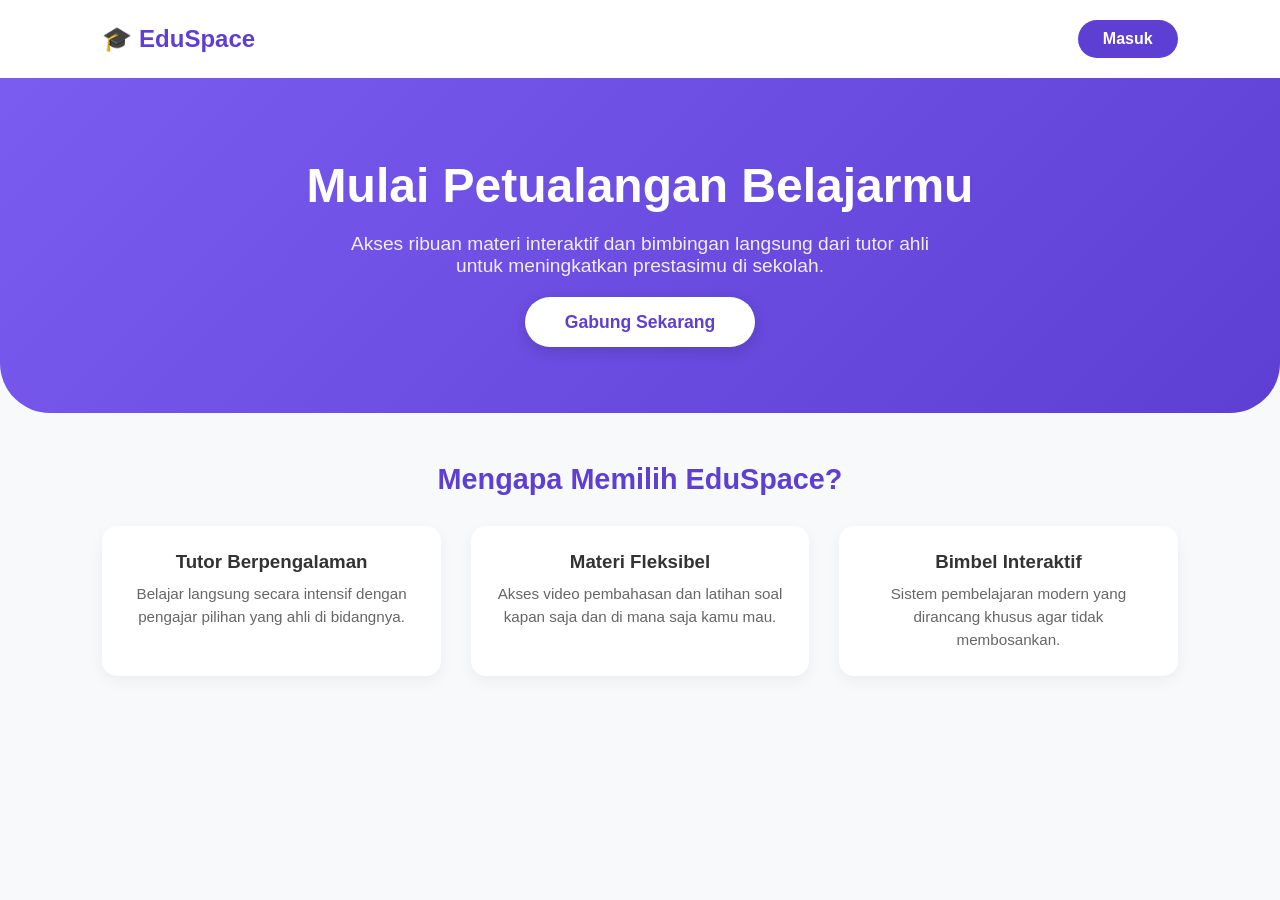
==== index.html @ 8099bd22 "menambahkan halaman landing dan login" ====
<!DOCTYPE html>
<html lang="id">
<head>
    <meta charset="UTF-8">
    <meta name="viewport" content="width=device-width, initial-scale=1.0">
    <title>EduSpace - Bimbel Online Terbaik</title>
    <style>
        * {
            margin: 0;
            padding: 0;
            box-sizing: border-box;
            font-family: 'Segoe UI', Tahoma, Geneva, Verdana, sans-serif;
        }

        body {
            background-color: #f8f9fa;
            color: #333;
        }

        /* Navbar */
        nav {
            display: flex;
            justify-content: space-between;
            align-items: center;
            padding: 20px 8%;
            background-color: #ffffff;
            box-shadow: 0 2px 10px rgba(0, 0, 0, 0.05);
        }

        .logo {
            font-size: 24px;
            font-weight: bold;
            color: #5d3fd3;
            display: flex;
            align-items: center;
            gap: 10px;
        }

        .btn-login {
            background-color: #5d3fd3;
            color: white;
            padding: 10px 25px;
            border-radius: 25px;
            text-decoration: none;
            font-weight: 600;
            transition: background 0.3s;
        }

        .btn-login:hover {
            background-color: #4b32b3;
        }

        /* Hero Section */
        .hero {
            background: linear-gradient(135deg, #7a5cf0, #5d3fd3);
            color: white;
            text-align: center;
            padding: 80px 20px;
            border-bottom-left-radius: 50px;
            border-bottom-right-radius: 50px;
        }

        .hero h1 {
            font-size: 3rem;
            margin-bottom: 20px;
            font-weight: 700;
        }

        .hero p {
            font-size: 1.2rem;
            margin-bottom: 35px;
            opacity: 0.9;
            max-width: 600px;
            margin-left: auto;
            margin-right: auto;
        }

        .btn-cta {
            background-color: #ffffff;
            color: #5d3fd3;
            padding: 15px 40px;
            border-radius: 30px;
            text-decoration: none;
            font-weight: bold;
            font-size: 1.1rem;
            box-shadow: 0 4px 15px rgba(0, 0, 0, 0.15);
            transition: transform 0.2s, box-shadow 0.2s;
        }

        .btn-cta:hover {
            transform: translateY(-2px);
            box-shadow: 0 6px 20px rgba(0, 0, 0, 0.2);
        }

        /* Short Feature Section (Minimal Scroll) */
        .features {
            padding: 50px 8%;
            text-align: center;
        }

        .features h2 {
            color: #5d3fd3;
            margin-bottom: 30px;
            font-size: 1.8rem;
        }

        .grid {
            display: grid;
            grid-template-columns: repeat(auto-fit, minmax(250px, 1fr));
            gap: 30px;
        }

        .card {
            background: white;
            padding: 25px;
            border-radius: 15px;
            box-shadow: 0 5px 15px rgba(0,0,0,0.05);
        }

        .card h3 {
            color: #333;
            margin-bottom: 10px;
        }

        .card p {
            color: #666;
            font-size: 0.95rem;
            line-height: 1.5;
        }
    </style>
</head>
<body>

    <nav>
        <div class="logo">🎓 EduSpace</div>
        <a href="login.html" class="btn-login">Masuk</a>
    </nav>

    <section class="hero">
        <h1>Mulai Petualangan Belajarmu</h1>
        <p>Akses ribuan materi interaktif dan bimbingan langsung dari tutor ahli untuk meningkatkan prestasimu di sekolah.</p>
        <a href="login.html" class="btn-cta">Gabung Sekarang</a>
    </section>

    <section class="features">
        <h2>Mengapa Memilih EduSpace?</h2>
        <div class="grid">
            <div class="card">
                <h3>Tutor Berpengalaman</h3>
                <p>Belajar langsung secara intensif dengan pengajar pilihan yang ahli di bidangnya.</p>
            </div>
            <div class="card">
                <h3>Materi Fleksibel</h3>
                <p>Akses video pembahasan dan latihan soal kapan saja dan di mana saja kamu mau.</p>
            </div>
            <div class="card">
                <h3>Bimbel Interaktif</h3>
                <p>Sistem pembelajaran modern yang dirancang khusus agar tidak membosankan.</p>
            </div>
        </div>
    </section>

</body>
</html>
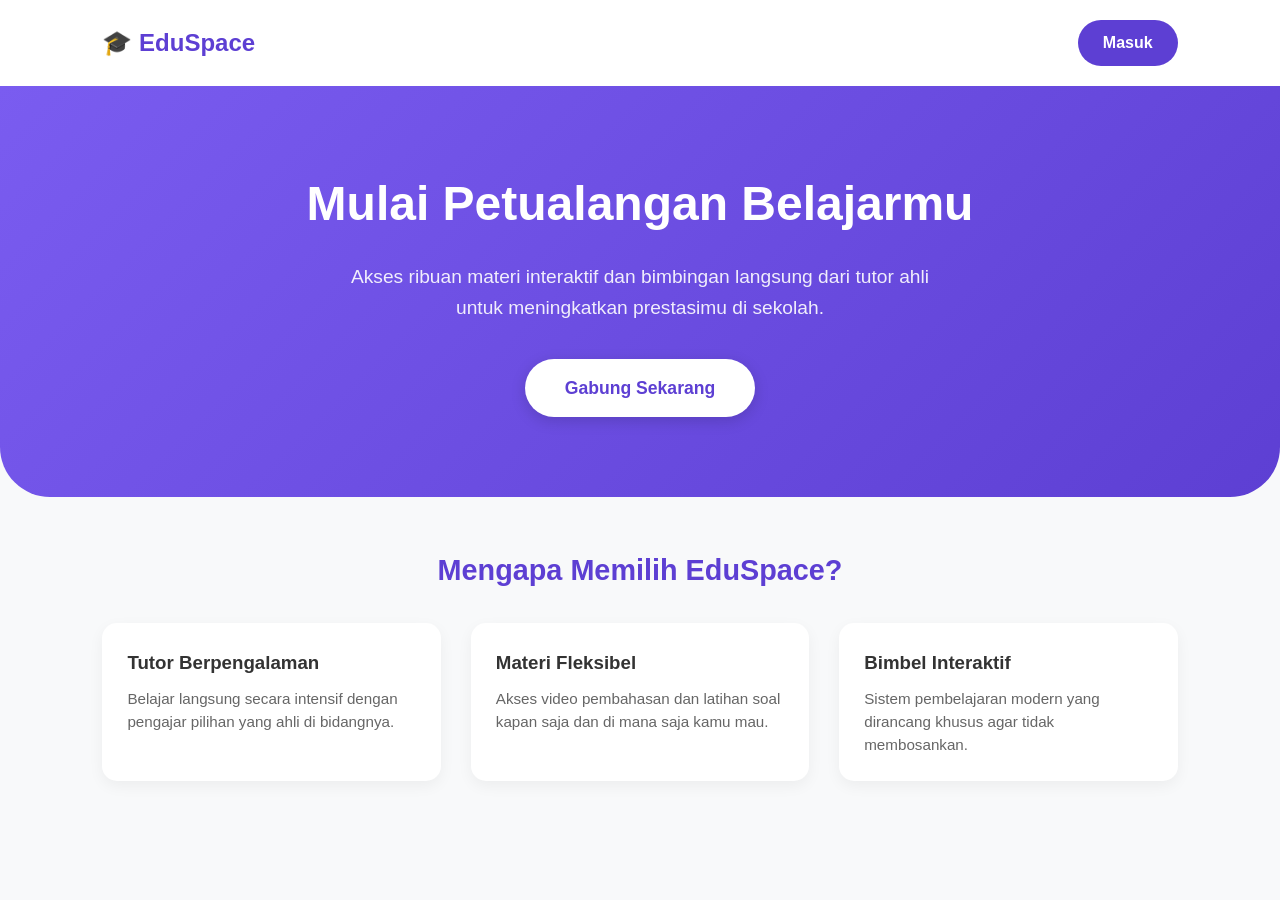
==== commit d9729b33: "ngeluarin css & rename class" ====
--- a/index.html
+++ b/index.html
@@ -4,161 +4,39 @@
     <meta charset="UTF-8">
     <meta name="viewport" content="width=device-width, initial-scale=1.0">
     <title>EduSpace - Bimbel Online Terbaik</title>
-    <style>
-        * {
-            margin: 0;
-            padding: 0;
-            box-sizing: border-box;
-            font-family: 'Segoe UI', Tahoma, Geneva, Verdana, sans-serif;
-        }
-
-        body {
-            background-color: #f8f9fa;
-            color: #333;
-        }
-
-        /* Navbar */
-        nav {
-            display: flex;
-            justify-content: space-between;
-            align-items: center;
-            padding: 20px 8%;
-            background-color: #ffffff;
-            box-shadow: 0 2px 10px rgba(0, 0, 0, 0.05);
-        }
-
-        .logo {
-            font-size: 24px;
-            font-weight: bold;
-            color: #5d3fd3;
-            display: flex;
-            align-items: center;
-            gap: 10px;
-        }
-
-        .btn-login {
-            background-color: #5d3fd3;
-            color: white;
-            padding: 10px 25px;
-            border-radius: 25px;
-            text-decoration: none;
-            font-weight: 600;
-            transition: background 0.3s;
-        }
-
-        .btn-login:hover {
-            background-color: #4b32b3;
-        }
-
-        /* Hero Section */
-        .hero {
-            background: linear-gradient(135deg, #7a5cf0, #5d3fd3);
-            color: white;
-            text-align: center;
-            padding: 80px 20px;
-            border-bottom-left-radius: 50px;
-            border-bottom-right-radius: 50px;
-        }
-
-        .hero h1 {
-            font-size: 3rem;
-            margin-bottom: 20px;
-            font-weight: 700;
-        }
-
-        .hero p {
-            font-size: 1.2rem;
-            margin-bottom: 35px;
-            opacity: 0.9;
-            max-width: 600px;
-            margin-left: auto;
-            margin-right: auto;
-        }
-
-        .btn-cta {
-            background-color: #ffffff;
-            color: #5d3fd3;
-            padding: 15px 40px;
-            border-radius: 30px;
-            text-decoration: none;
-            font-weight: bold;
-            font-size: 1.1rem;
-            box-shadow: 0 4px 15px rgba(0, 0, 0, 0.15);
-            transition: transform 0.2s, box-shadow 0.2s;
-        }
-
-        .btn-cta:hover {
-            transform: translateY(-2px);
-            box-shadow: 0 6px 20px rgba(0, 0, 0, 0.2);
-        }
-
-        /* Short Feature Section (Minimal Scroll) */
-        .features {
-            padding: 50px 8%;
-            text-align: center;
-        }
-
-        .features h2 {
-            color: #5d3fd3;
-            margin-bottom: 30px;
-            font-size: 1.8rem;
-        }
-
-        .grid {
-            display: grid;
-            grid-template-columns: repeat(auto-fit, minmax(250px, 1fr));
-            gap: 30px;
-        }
-
-        .card {
-            background: white;
-            padding: 25px;
-            border-radius: 15px;
-            box-shadow: 0 5px 15px rgba(0,0,0,0.05);
-        }
-
-        .card h3 {
-            color: #333;
-            margin-bottom: 10px;
-        }
-
-        .card p {
-            color: #666;
-            font-size: 0.95rem;
-            line-height: 1.5;
-        }
-    </style>
+    <link rel="stylesheet" href="style.css">
 </head>
 <body>
 
-    <nav>
-        <div class="logo">🎓 EduSpace</div>
-        <a href="login.html" class="btn-login">Masuk</a>
+    <nav class="landing-nav">
+        <div class="landing-logo">🎓 EduSpace</div>
+        <a href="login.html" class="btn-login-landing">Masuk</a>
     </nav>
 
-    <section class="hero">
+    <section class="landing-hero">
         <h1>Mulai Petualangan Belajarmu</h1>
         <p>Akses ribuan materi interaktif dan bimbingan langsung dari tutor ahli untuk meningkatkan prestasimu di sekolah.</p>
-        <a href="login.html" class="btn-cta">Gabung Sekarang</a>
+        <a href="login.html" class="btn-cta-landing">Gabung Sekarang</a>
     </section>
 
-    <section class="features">
+    <section class="landing-features">
         <h2>Mengapa Memilih EduSpace?</h2>
-        <div class="grid">
-            <div class="card">
+        <div class="landing-grid">
+            <div class="landing-card">
                 <h3>Tutor Berpengalaman</h3>
                 <p>Belajar langsung secara intensif dengan pengajar pilihan yang ahli di bidangnya.</p>
             </div>
-            <div class="card">
+            <div class="landing-card">
                 <h3>Materi Fleksibel</h3>
                 <p>Akses video pembahasan dan latihan soal kapan saja dan di mana saja kamu mau.</p>
             </div>
-            <div class="card">
+            <div class="landing-card">
                 <h3>Bimbel Interaktif</h3>
                 <p>Sistem pembelajaran modern yang dirancang khusus agar tidak membosankan.</p>
             </div>
         </div>
     </section>
 
+    <script src="index.js"></script>
 </body>
 </html>
--- a/style.css
+++ b/style.css
@@ -0,0 +1,1062 @@
+/* ==========================================
+   GLOBAL RESET & VARIABLES
+   ========================================== */
+* {
+    margin: 0;
+    padding: 0;
+    box-sizing: border-box;
+}
+
+:root {
+    --primary: #4F46E5;
+    --primary-dark: #4338CA;
+    --secondary: #10B981;
+    --accent: #F59E0B;
+    --dark: #1F2937;
+    --light: #F9FAFB;
+    --gray: #6B7280;
+    --gradient: linear-gradient(135deg, #4F46E5 0%, #7C3AED 100%);
+}
+
+html {
+    scroll-behavior: smooth;
+}
+
+body {
+    font-family: 'Poppins', sans-serif;
+    line-height: 1.6;
+    color: var(--dark);
+    overflow-x: hidden;
+    background-color: #f8f9fa;
+}
+
+/* ==========================================
+   LANDING PAGE STYLES (index.html)
+   ========================================== */
+.landing-nav {
+    display: flex;
+    justify-content: space-between;
+    align-items: center;
+    padding: 20px 8%;
+    background-color: #ffffff;
+    box-shadow: 0 2px 10px rgba(0, 0, 0, 0.05);
+}
+
+.landing-logo {
+    font-size: 24px;
+    font-weight: bold;
+    color: #5d3fd3;
+    display: flex;
+    align-items: center;
+    gap: 10px;
+    text-decoration: none;
+}
+
+.btn-login-landing {
+    background-color: #5d3fd3;
+    color: white;
+    padding: 10px 25px;
+    border-radius: 25px;
+    text-decoration: none;
+    font-weight: 600;
+    transition: background 0.3s;
+}
+
+.btn-login-landing:hover {
+    background-color: #4b32b3;
+}
+
+.landing-hero {
+    background: linear-gradient(135deg, #7a5cf0, #5d3fd3);
+    color: white;
+    text-align: center;
+    padding: 80px 20px;
+    border-bottom-left-radius: 50px;
+    border-bottom-right-radius: 50px;
+}
+
+.landing-hero h1 {
+    font-size: 3rem;
+    margin-bottom: 20px;
+    font-weight: 700;
+}
+
+.landing-hero p {
+    font-size: 1.2rem;
+    margin-bottom: 35px;
+    opacity: 0.9;
+    max-width: 600px;
+    margin-left: auto;
+    margin-right: auto;
+}
+
+.btn-cta-landing {
+    background-color: #ffffff;
+    color: #5d3fd3;
+    padding: 15px 40px;
+    border-radius: 30px;
+    text-decoration: none;
+    font-weight: bold;
+    font-size: 1.1rem;
+    box-shadow: 0 4px 15px rgba(0, 0, 0, 0.15);
+    transition: transform 0.2s, box-shadow 0.2s;
+    display: inline-block;
+}
+
+.btn-cta-landing:hover {
+    transform: translateY(-2px);
+    box-shadow: 0 6px 20px rgba(0, 0, 0, 0.2);
+}
+
+.landing-features {
+    padding: 50px 8%;
+    text-align: center;
+}
+
+.landing-features h2 {
+    color: #5d3fd3;
+    margin-bottom: 30px;
+    font-size: 1.8rem;
+}
+
+.landing-grid {
+    display: grid;
+    grid-template-columns: repeat(auto-fit, minmax(250px, 1fr));
+    gap: 30px;
+}
+
+.landing-card {
+    background: white;
+    padding: 25px;
+    border-radius: 15px;
+    box-shadow: 0 5px 15px rgba(0,0,0,0.05);
+    text-align: left;
+}
+
+.landing-card h3 {
+    color: #333;
+    margin-bottom: 10px;
+}
+
+.landing-card p {
+    color: #666;
+    font-size: 0.95rem;
+    line-height: 1.5;
+}
+
+
+/* ==========================================
+   LOGIN PAGE STYLES (login.html)
+   ========================================== */
+body.login-page-body {
+    background: linear-gradient(135deg, #f3f0ff, #e8e2ff);
+    height: 100vh;
+    display: flex;
+    justify-content: center;
+    align-items: center;
+    padding: 20px;
+}
+
+.login-container {
+    background-color: #ffffff;
+    padding: 40px;
+    border-radius: 20px;
+    box-shadow: 0 10px 25px rgba(93, 63, 211, 0.1);
+    width: 100%;
+    max-width: 400px;
+    text-align: center;
+}
+
+.login-container h2 {
+    color: #5d3fd3;
+    margin-bottom: 10px;
+    font-weight: 700;
+}
+
+.login-container p {
+    color: #777;
+    font-size: 0.9rem;
+    margin-bottom: 30px;
+}
+
+.login-container .form-group {
+    text-align: left;
+    margin-bottom: 20px;
+}
+
+.login-container .form-group label {
+    display: block;
+    margin-bottom: 8px;
+    color: #444;
+    font-size: 0.9rem;
+    font-weight: 600;
+}
+
+.login-container .form-group input {
+    width: 100%;
+    padding: 12px 15px;
+    border: 2px solid #e0e0e0;
+    border-radius: 10px;
+    outline: none;
+    font-size: 0.95rem;
+    transition: border-color 0.3s;
+}
+
+.login-container .form-group input:focus {
+    border-color: #5d3fd3;
+}
+
+.btn-submit {
+    width: 100%;
+    background-color: #5d3fd3;
+    color: white;
+    border: none;
+    padding: 14px;
+    border-radius: 10px;
+    font-size: 1rem;
+    font-weight: bold;
+    cursor: pointer;
+    transition: background 0.3s;
+    margin-top: 10px;
+    display: block;
+    text-decoration: none;
+}
+
+.btn-submit:hover {
+    background-color: #4b32b3;
+}
+
+.footer-links {
+    margin-top: 25px;
+    font-size: 0.85rem;
+    color: #666;
+}
+
+.footer-links a {
+    color: #5d3fd3;
+    text-decoration: none;
+    font-weight: 600;
+}
+
+.footer-links a:hover {
+    text-decoration: underline;
+}
+
+
+/* ==========================================
+   MAIN DASHBOARD STYLES (main.html)
+   ========================================== */
+.navbar {
+    position: fixed;
+    top: 0;
+    left: 0;
+    right: 0;
+    background: rgba(255, 255, 255, 0.95);
+    backdrop-filter: blur(10px);
+    padding: 1rem 5%;
+    display: flex;
+    justify-content: space-between;
+    align-items: center;
+    z-index: 1000;
+    box-shadow: 0 2px 20px rgba(0, 0, 0, 0.1);
+    transition: all 0.3s ease;
+}
+
+.logo {
+    font-size: 1.8rem;
+    font-weight: 700;
+    color: var(--primary);
+    text-decoration: none;
+    display: flex;
+    align-items: center;
+    gap: 0.5rem;
+}
+
+.logo i {
+    font-size: 2rem;
+}
+
+.nav-links {
+    display: flex;
+    list-style: none;
+    gap: 2rem;
+}
+
+.nav-links a {
+    text-decoration: none;
+    color: var(--dark);
+    font-weight: 500;
+    transition: color 0.3s;
+    position: relative;
+}
+
+.nav-links a::after {
+    content: '';
+    position: absolute;
+    bottom: -5px;
+    left: 0;
+    width: 0;
+    height: 2px;
+    background: var(--primary);
+    transition: width 0.3s;
+}
+
+.nav-links a:hover::after {
+    width: 100%;
+}
+
+.nav-links a:hover {
+    color: var(--primary);
+}
+
+.hamburger {
+    display: none;
+    flex-direction: column;
+    cursor: pointer;
+    gap: 5px;
+}
+
+.hamburger span {
+    width: 25px;
+    height: 3px;
+    background: var(--dark);
+    transition: all 0.3s;
+}
+
+.hero {
+    min-height: 100vh;
+    display: flex;
+    align-items: center;
+    justify-content: center;
+    background: var(--gradient);
+    position: relative;
+    overflow: hidden;
+    padding: 100px 5% 50px;
+}
+
+.hero::before {
+    content: '';
+    position: absolute;
+    top: -50%;
+    right: -20%;
+    width: 800px;
+    height: 800px;
+    background: rgba(255, 255, 255, 0.1);
+    border-radius: 50%;
+}
+
+.hero::after {
+    content: '';
+    position: absolute;
+    bottom: -30%;
+    left: -10%;
+    width: 600px;
+    height: 600px;
+    background: rgba(255, 255, 255, 0.05);
+    border-radius: 50%;
+}
+
+.hero-content {
+    text-align: center;
+    color: white;
+    position: relative;
+    z-index: 1;
+    max-width: 800px;
+}
+
+.hero h1 {
+    font-size: 3.5rem;
+    font-weight: 700;
+    margin-bottom: 1.5rem;
+    animation: fadeInUp 1s ease;
+}
+
+.hero p {
+    font-size: 1.3rem;
+    margin-bottom: 2.5rem;
+    opacity: 0.9;
+    animation: fadeInUp 1s ease 0.2s both;
+}
+
+.btn {
+    display: inline-block;
+    padding: 1rem 2.5rem;
+    border-radius: 50px;
+    text-decoration: none;
+    font-weight: 600;
+    transition: all 0.3s;
+    cursor: pointer;
+    border: none;
+    font-size: 1rem;
+}
+
+.btn-primary {
+    background: white;
+    color: var(--primary);
+    box-shadow: 0 10px 30px rgba(0, 0, 0, 0.2);
+}
+
+.btn-primary:hover {
+    transform: translateY(-3px);
+    box-shadow: 0 15px 40px rgba(0, 0, 0, 0.3);
+}
+
+.btn-secondary {
+    background: var(--primary);
+    color: white;
+}
+
+.btn-secondary:hover {
+    background: var(--primary-dark);
+    transform: translateY(-3px);
+}
+
+.floating-icons {
+    position: absolute;
+    width: 100%;
+    height: 100%;
+    top: 0;
+    left: 0;
+    overflow: hidden;
+    z-index: 0;
+}
+
+.floating-icons i {
+    position: absolute;
+    font-size: 2rem;
+    color: rgba(255, 255, 255, 0.15);
+    animation: float 6s ease-in-out infinite;
+}
+
+.floating-icons i:nth-child(1) { top: 20%; left: 10%; animation-delay: 0s; }
+.floating-icons i:nth-child(2) { top: 60%; left: 5%; animation-delay: 1s; }
+.floating-icons i:nth-child(3) { top: 30%; right: 10%; animation-delay: 2s; }
+.floating-icons i:nth-child(4) { top: 70%; right: 15%; animation-delay: 3s; }
+.floating-icons i:nth-child(5) { top: 15%; right: 30%; animation-delay: 4s; }
+.floating-icons i:nth-child(6) { bottom: 20%; left: 20%; animation-delay: 5s; }
+
+@keyframes float {
+    0%, 100% { transform: translateY(0px) rotate(0deg); }
+    50% { transform: translateY(-20px) rotate(10deg); }
+}
+
+@keyframes fadeInUp {
+    from {
+        opacity: 0;
+        transform: translateY(30px);
+    }
+    to {
+        opacity: 1;
+        transform: translateY(0);
+    }
+}
+
+section {
+    padding: 100px 5%;
+}
+
+.section-title {
+    text-align: center;
+    margin-bottom: 4rem;
+}
+
+.section-title h2 {
+    font-size: 2.5rem;
+    color: var(--dark);
+    margin-bottom: 1rem;
+    position: relative;
+    display: inline-block;
+}
+
+.section-title h2::after {
+    content: '';
+    position: absolute;
+    bottom: -10px;
+    left: 50%;
+    transform: translateX(-50%);
+    width: 60px;
+    height: 4px;
+    background: var(--primary);
+    border-radius: 2px;
+}
+
+.section-title p {
+    color: var(--gray);
+    font-size: 1.1rem;
+    max-width: 600px;
+    margin: 0 auto;
+}
+
+.about {
+    background: var(--light);
+}
+
+.about-container {
+    display: grid;
+    grid-template-columns: 1fr 1fr;
+    gap: 4rem;
+    align-items: center;
+    max-width: 1200px;
+    margin: 0 auto;
+}
+
+.about-image {
+    position: relative;
+}
+
+.about-image img {
+    width: 100%;
+    border-radius: 20px;
+    box-shadow: 0 20px 50px rgba(0, 0, 0, 0.1);
+}
+
+.about-image::before {
+    content: '';
+    position: absolute;
+    top: -20px;
+    left: -20px;
+    width: 100%;
+    height: 100%;
+    border: 3px solid var(--primary);
+    border-radius: 20px;
+    z-index: -1;
+}
+
+.about-content h3 {
+    font-size: 2rem;
+    color: var(--dark);
+    margin-bottom: 1.5rem;
+}
+
+.about-content p {
+    color: var(--gray);
+    margin-bottom: 1.5rem;
+    line-height: 1.8;
+}
+
+.vision-mission {
+    display: grid;
+    grid-template-columns: 1fr 1fr;
+    gap: 1.5rem;
+    margin-top: 2rem;
+}
+
+.vm-card {
+    background: white;
+    padding: 1.5rem;
+    border-radius: 15px;
+    box-shadow: 0 5px 20px rgba(0, 0, 0, 0.05);
+}
+
+.vm-card h4 {
+    color: var(--primary);
+    margin-bottom: 0.5rem;
+    display: flex;
+    align-items: center;
+    gap: 0.5rem;
+}
+
+.vm-card p {
+    color: var(--gray);
+    font-size: 0.95rem;
+    margin-bottom: 0;
+}
+
+.courses {
+    background: white;
+}
+
+.courses-grid {
+    display: grid;
+    grid-template-columns: repeat(auto-fit, minmax(280px, 1fr));
+    gap: 2rem;
+    max-width: 1200px;
+    margin: 0 auto;
+}
+
+.course-card {
+    background: white;
+    border-radius: 20px;
+    overflow: hidden;
+    box-shadow: 0 10px 40px rgba(0, 0, 0, 0.1);
+    transition: all 0.3s;
+    position: relative;
+}
+
+.course-card:hover {
+    transform: translateY(-10px);
+    box-shadow: 0 20px 50px rgba(0, 0, 0, 0.15);
+}
+
+.course-icon {
+    height: 180px;
+    display: flex;
+    align-items: center;
+    justify-content: center;
+    font-size: 4rem;
+    color: white;
+}
+
+.course-card:nth-child(1) .course-icon { background: linear-gradient(135deg, #667eea 0%, #764ba2 100%); }
+.course-card:nth-child(2) .course-icon { background: linear-gradient(135deg, #f093fb 0%, #f5576c 100%); }
+.course-card:nth-child(3) .course-icon { background: linear-gradient(135deg, #4facfe 0%, #00f2fe 100%); }
+.course-card:nth-child(4) .course-icon { background: linear-gradient(135deg, #43e97b 0%, #38f9d7 100%); }
+
+.course-content {
+    padding: 1.5rem;
+}
+
+.course-content h3 {
+    font-size: 1.3rem;
+    color: var(--dark);
+    margin-bottom: 0.5rem;
+}
+
+.course-content p {
+    color: var(--gray);
+    font-size: 0.95rem;
+    margin-bottom: 1rem;
+}
+
+.course-meta {
+    display: flex;
+    justify-content: space-between;
+    align-items: center;
+    padding-top: 1rem;
+    border-top: 1px solid #eee;
+}
+
+.course-meta span {
+    display: flex;
+    align-items: center;
+    gap: 0.3rem;
+    color: var(--gray);
+    font-size: 0.85rem;
+}
+
+.course-meta i {
+    color: var(--accent);
+}
+
+.tutors {
+    background: var(--light);
+}
+
+.tutors-grid {
+    display: grid;
+    grid-template-columns: repeat(auto-fit, minmax(280px, 1fr));
+    gap: 2rem;
+    max-width: 1200px;
+    margin: 0 auto;
+}
+
+.tutor-card {
+    background: white;
+    border-radius: 20px;
+    padding: 2rem;
+    text-align: center;
+    box-shadow: 0 10px 40px rgba(0, 0, 0, 0.05);
+    transition: all 0.3s;
+}
+
+.tutor-card:hover {
+    transform: translateY(-10px);
+    box-shadow: 0 20px 50px rgba(0, 0, 0, 0.1);
+}
+
+.tutor-image {
+    width: 120px;
+    height: 120px;
+    border-radius: 50%;
+    margin: 0 auto 1.5rem;
+    overflow: hidden;
+    border: 4px solid var(--primary);
+    padding: 4px;
+}
+
+.tutor-image img {
+    width: 100%;
+    height: 100%;
+    object-fit: cover;
+    border-radius: 50%;
+}
+
+.tutor-card h3 {
+    font-size: 1.2rem;
+    color: var(--dark);
+    margin-bottom: 0.3rem;
+}
+
+.tutor-card .specialty {
+    color: var(--primary);
+    font-weight: 500;
+    font-size: 0.9rem;
+    margin-bottom: 1rem;
+}
+
+.tutor-card p {
+    color: var(--gray);
+    font-size: 0.9rem;
+    margin-bottom: 1.5rem;
+}
+
+.tutor-social {
+    display: flex;
+    justify-content: center;
+    gap: 1rem;
+}
+
+.tutor-social a {
+    width: 40px;
+    height: 40px;
+    border-radius: 50%;
+    background: var(--light);
+    display: flex;
+    align-items: center;
+    justify-content: center;
+    color: var(--gray);
+    transition: all 0.3s;
+}
+
+.tutor-social a:hover {
+    background: var(--primary);
+    color: white;
+}
+
+.testimonials {
+    background: var(--gradient);
+    color: white;
+}
+
+.testimonials .section-title h2 {
+    color: white;
+}
+
+.testimonials .section-title h2::after {
+    background: white;
+}
+
+.testimonials .section-title p {
+    color: rgba(255, 255, 255, 0.8);
+}
+
+.testimonials-grid {
+    display: grid;
+    grid-template-columns: repeat(auto-fit, minmax(350px, 1fr));
+    gap: 2rem;
+    max-width: 1200px;
+    margin: 0 auto;
+}
+
+.testimonial-card {
+    background: rgba(255, 255, 255, 0.1);
+    backdrop-filter: blur(10px);
+    border-radius: 20px;
+    padding: 2rem;
+    position: relative;
+}
+
+.testimonial-card::before {
+    content: '"';
+    position: absolute;
+    top: 20px;
+    left: 20px;
+    font-size: 5rem;
+    color: rgba(255, 255, 255, 0.2);
+    font-family: Georgia, serif;
+    line-height: 1;
+}
+
+.testimonial-content {
+    position: relative;
+    z-index: 1;
+}
+
+.testimonial-content p {
+    font-size: 1rem;
+    line-height: 1.8;
+    margin-bottom: 1.5rem;
+    font-style: italic;
+}
+
+.testimonial-author {
+    display: flex;
+    align-items: center;
+    gap: 1rem;
+}
+
+.testimonial-author img {
+    width: 50px;
+    height: 50px;
+    border-radius: 50%;
+    object-fit: cover;
+}
+
+.testimonial-author .author-info h4 {
+    font-size: 1rem;
+    margin-bottom: 0.2rem;
+}
+
+.testimonial-author .author-info span {
+    font-size: 0.85rem;
+    opacity: 0.8;
+}
+
+.stars {
+    color: var(--accent);
+    margin-bottom: 1rem;
+}
+
+.contact {
+    background: white;
+}
+
+.contact-container {
+    display: grid;
+    grid-template-columns: 1fr 1fr;
+    gap: 4rem;
+    max-width: 1200px;
+    margin: 0 auto;
+}
+
+.contact-info h3 {
+    font-size: 1.8rem;
+    color: var(--dark);
+    margin-bottom: 1.5rem;
+}
+
+.contact-info p {
+    color: var(--gray);
+    margin-bottom: 2rem;
+}
+
+.contact-item {
+    display: flex;
+    align-items: flex-start;
+    gap: 1rem;
+    margin-bottom: 1.5rem;
+}
+
+.contact-item i {
+    width: 50px;
+    height: 50px;
+    background: var(--light);
+    border-radius: 50%;
+    display: flex;
+    align-items: center;
+    justify-content: center;
+    color: var(--primary);
+    font-size: 1.2rem;
+    flex-shrink: 0;
+}
+
+.contact-item-content h4 {
+    color: var(--dark);
+    margin-bottom: 0.3rem;
+}
+
+.contact-item-content p, 
+.contact-item-content a {
+    color: var(--gray);
+    text-decoration: none;
+    transition: color 0.3s;
+}
+
+.contact-item-content a:hover {
+    color: var(--primary);
+}
+
+.contact-form {
+    background: var(--light);
+    padding: 2.5rem;
+    border-radius: 20px;
+}
+
+.form-group {
+    margin-bottom: 1.5rem;
+}
+
+.form-group label {
+    display: block;
+    margin-bottom: 0.5rem;
+    color: var(--dark);
+    font-weight: 500;
+}
+
+.form-group input,
+.form-group textarea {
+    width: 100%;
+    padding: 1rem;
+    border: 2px solid #e5e7eb;
+    border-radius: 10px;
+    font-family: inherit;
+    font-size: 1rem;
+    transition: border-color 0.3s;
+}
+
+.form-group input:focus,
+.form-group textarea:focus {
+    outline: none;
+    border-color: var(--primary);
+}
+
+.form-group textarea {
+    resize: vertical;
+    min-height: 120px;
+}
+
+footer {
+    background: var(--dark);
+    color: white;
+    padding: 4rem 5% 2rem;
+}
+
+.footer-container {
+    display: grid;
+    grid-template-columns: 2fr 1fr 1fr 1fr;
+    gap: 3rem;
+    max-width: 1200px;
+    margin: 0 auto;
+}
+
+.footer-about h3 {
+    font-size: 1.5rem;
+    margin-bottom: 1rem;
+    display: flex;
+    align-items: center;
+    gap: 0.5rem;
+}
+
+.footer-about p {
+    color: #9CA3AF;
+    line-height: 1.8;
+}
+
+.footer-links h4 {
+    font-size: 1.1rem;
+    margin-bottom: 1.5rem;
+}
+
+.footer-links ul {
+    list-style: none;
+}
+
+.footer-links li {
+    margin-bottom: 0.8rem;
+}
+
+.footer-links a {
+    color: #9CA3AF;
+    text-decoration: none;
+    transition: color 0.3s;
+}
+
+.footer-links a:hover {
+    color: var(--primary);
+}
+
+.footer-social {
+    display: flex;
+    gap: 1rem;
+    margin-top: 1.5rem;
+}
+
+.footer-social a {
+    width: 45px;
+    height: 45px;
+    border-radius: 50%;
+    background: rgba(255, 255, 255, 0.1);
+    display: flex;
+    align-items: center;
+    justify-content: center;
+    color: white;
+    transition: all 0.3s;
+}
+
+.footer-social a:hover {
+    background: var(--primary);
+    transform: translateY(-3px);
+}
+
+.footer-bottom {
+    text-align: center;
+    padding-top: 2rem;
+    margin-top: 3rem;
+    border-top: 1px solid rgba(255, 255, 255, 0.1);
+    color: #9CA3AF;
+}
+
+.stats {
+    background: white;
+    padding: 50px 5%;
+}
+
+.stats-container {
+    display: grid;
+    grid-template-columns: repeat(4, 1fr);
+    gap: 2rem;
+    max-width: 1000px;
+    margin: 0 auto;
+}
+
+.stat-item {
+    text-align: center;
+}
+
+.stat-item i {
+    font-size: 2.5rem;
+    color: var(--primary);
+    margin-bottom: 1rem;
+}
+
+.stat-item h3 {
+    font-size: 2.5rem;
+    color: var(--dark);
+    margin-bottom: 0.5rem;
+}
+
+.stat-item p {
+    color: var(--gray);
+}
+
+/* ==========================================
+   RESPONSIVE LAYOUT MEDIA QUERIES
+   ========================================== */
+@media (max-width: 992px) {
+    .about-container, .contact-container { grid-template-columns: 1fr; }
+    .about-image { order: -1; }
+    .footer-container { grid-template-columns: 1fr 1fr; }
+    .stats-container { grid-template-columns: repeat(2, 1fr); }
+}
+
+@media (max-width: 768px) {
+    .nav-links {
+        position: fixed;
+        top: 70px;
+        left: 0;
+        right: 0;
+        background: white;
+        flex-direction: column;
+        padding: 2rem;
+        gap: 1.5rem;
+        transform: translateX(-100%);
+        transition: transform 0.3s;
+        box-shadow: 0 10px 30px rgba(0, 0, 0, 0.1);
+    }
+    .nav-links.active { transform: translateX(0); }
+    .hamburger { display: flex; }
+    .hero h1, .landing-hero h1 { font-size: 2.5rem; }
+    .hero p, .landing-hero p { font-size: 1.1rem; }
+    .section-title h2 { font-size: 2rem; }
+    .vision-mission, .testimonials-grid { grid-template-columns: 1fr; }
+    .footer-container { grid-template-columns: 1fr; text-align: center; }
+    .footer-social { justify-content: center; }
+    .stats-container { grid-template-columns: 1fr 1fr; gap: 1.5rem; }
+    .stat-item h3 { font-size: 2rem; }
+}
+
+@media (max-width: 480px) {
+    .hero h1, .landing-hero h1 { font-size: 2rem; }
+    section { padding: 60px 5%; }
+    .courses-grid, .tutors-grid, .landing-grid { grid-template-columns: 1fr; }
+}
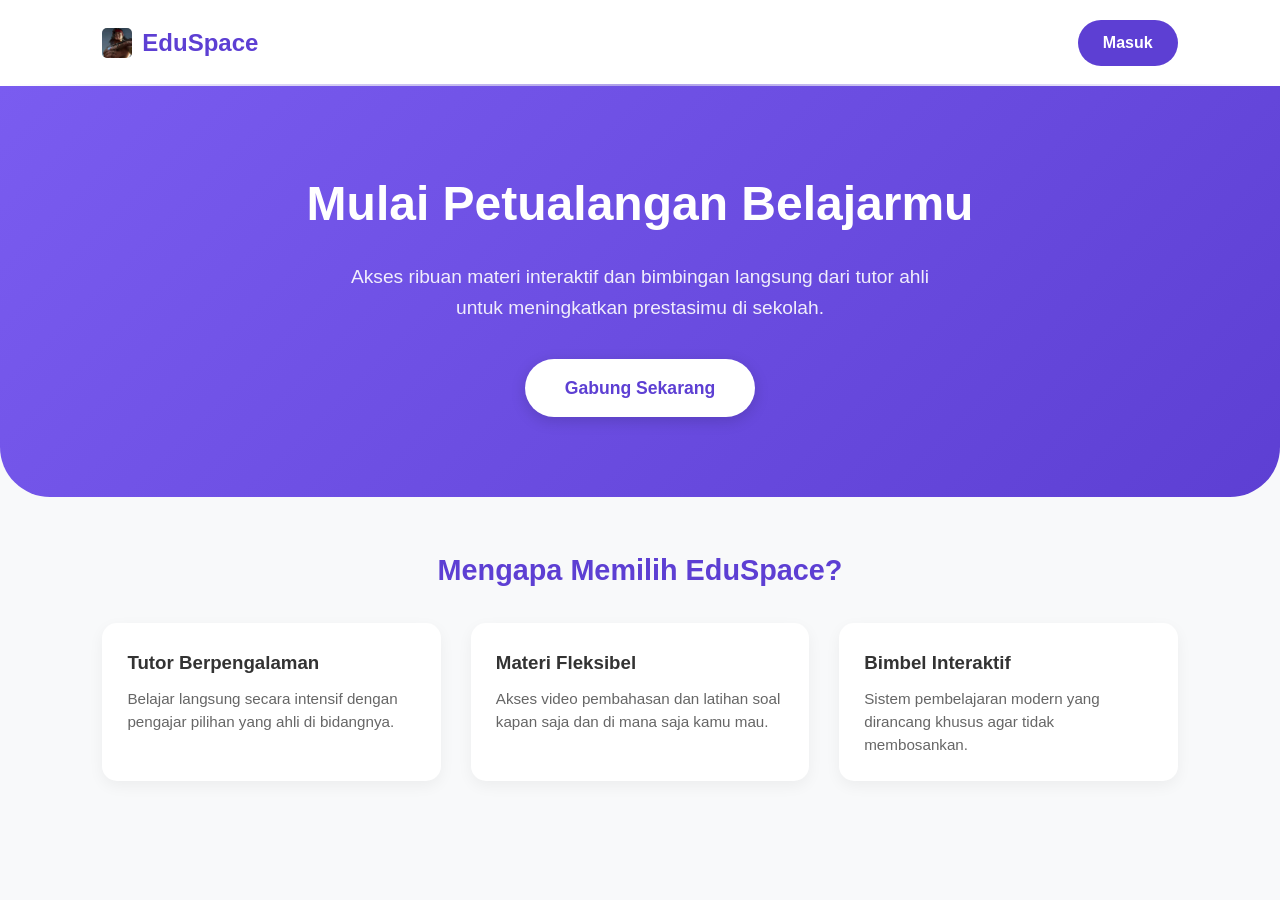
==== commit 87c026bb: "animasi buat index.html" ====
--- a/index.html
+++ b/index.html
@@ -8,29 +8,36 @@
 </head>
 <body>
 
-    <nav class="landing-nav">
-        <div class="landing-logo">🎓 EduSpace</div>
+    <div id="loader-wrapper">
+        <div class="loader"></div>
+    </div>
+
+    <nav class="landing-nav animate-slide-from-nav">
+        <a href="index.html" class="landing-logo">
+            <img src="logo.jpeg" alt="Logo" class="logo-img"> 
+            EduSpace
+        </a>
         <a href="login.html" class="btn-login-landing">Masuk</a>
     </nav>
 
-    <section class="landing-hero">
+    <section class="landing-hero animate-slide-from-nav hero-delay">
         <h1>Mulai Petualangan Belajarmu</h1>
         <p>Akses ribuan materi interaktif dan bimbingan langsung dari tutor ahli untuk meningkatkan prestasimu di sekolah.</p>
         <a href="login.html" class="btn-cta-landing">Gabung Sekarang</a>
     </section>
 
     <section class="landing-features">
-        <h2>Mengapa Memilih EduSpace?</h2>
+        <h2 class="animate-fade-up delay-title">Mengapa Memilih EduSpace?</h2>
         <div class="landing-grid">
-            <div class="landing-card">
+            <div class="landing-card animate-fade-up delay-left">
                 <h3>Tutor Berpengalaman</h3>
                 <p>Belajar langsung secara intensif dengan pengajar pilihan yang ahli di bidangnya.</p>
             </div>
-            <div class="landing-card">
+            <div class="landing-card animate-fade-up delay-middle">
                 <h3>Materi Fleksibel</h3>
                 <p>Akses video pembahasan dan latihan soal kapan saja dan di mana saja kamu mau.</p>
             </div>
-            <div class="landing-card">
+            <div class="landing-card animate-fade-up delay-right">
                 <h3>Bimbel Interaktif</h3>
                 <p>Sistem pembelajaran modern yang dirancang khusus agar tidak membosankan.</p>
             </div>
--- a/style.css
+++ b/style.css
@@ -1,5 +1,5 @@
 /* ==========================================
-   GLOBAL RESET & VARIABLES
+    GLOBAL RESET & VARIABLES
    ========================================== */
 * {
     margin: 0;
@@ -29,17 +29,130 @@
     overflow-x: hidden;
     background-color: #f8f9fa;
 }
-
 /* ==========================================
-   LANDING PAGE STYLES (index.html)
+    LOADING / BUFFERING SCREEN
+   ========================================== */
+#loader-wrapper {
+    position: fixed;
+    top: 0;
+    left: 0;
+    width: 100%;
+    height: 100%;
+    background: #f8f9fa;
+    z-index: 9999;
+    display: flex;
+    justify-content: center;
+    align-items: center;
+    transition: opacity 0.5s ease, visibility 0.5s ease;
+}
+
+.loader {
+    border: 5px solid #e0e0e0;
+    border-top: 5px solid var(--primary);
+    border-radius: 50%;
+    width: 50px;
+    height: 50px;
+    animation: spin 1s linear infinite;
+}
+
+@keyframes spin {
+    0% { transform: rotate(0deg); }
+    100% { transform: rotate(360deg); }
+}
+
+/* ==========================================
+    LOGO PLACEHOLDER
+   ========================================== */
+.logo-img {
+    height: 30px;
+    width: auto;
+    object-fit: contain;
+    /* Jika belum punya gambar, ini akan memberi kotak abu-abu sebagai penanda */
+    background-color: #ddd; 
+    border-radius: 5px;
+}
+
+/* ==========================================
+    ANIMATIONS: FADE IN DOWN (Top Navbar & Banner)
+   ========================================== */
+
+.animate-slide-from-nav {
+    opacity: 0;
+    /* Mulai dari sumbu Y negatif (tertutup oleh navbar di atasnya) */
+    transform: translateY(-80px); 
+    /* Menggunakan cubic-bezier agar animasi terasa mulus (cepat di awal, melambat di akhir) */
+    animation: slideFromNav 0.8s cubic-bezier(0.25, 1, 0.5, 1) forwards;
+}
+
+@keyframes slideFromNav {
+    to {
+        opacity: 1;
+        transform: translateY(0);
+    }
+}
+.animate-fade-down {
+    opacity: 0;
+    transform: translateY(-30px);
+    animation: fadeInDown 0.8s ease forwards;
+}
+
+.hero-delay {
+    animation-delay: 0.3s; /* Menunda banner agar nav muncul lebih dulu */
+}
+
+@keyframes fadeInDown {
+    to {
+        opacity: 1;
+        transform: translateY(0);
+    }
+}
+
+/* ==========================================
+    ANIMATIONS: FADE IN UP (Features & Cards)
+   ========================================== */
+.animate-fade-up {
+    opacity: 0;
+    transform: translateY(30px);
+    transition: opacity 0.6s ease, transform 0.6s ease;
+}
+
+.animate-fade-up.is-visible {
+    opacity: 1;
+    transform: translateY(0);
+}
+
+/* Urutan Koreografi Delay */
+.delay-title { transition-delay: 0s; }
+.delay-middle { transition-delay: 0.2s; } /* Tengah muncul pertama dari card */
+.delay-left { transition-delay: 0.4s; }   /* Kiri muncul kedua */
+.delay-right { transition-delay: 0.6s; }  /* Kanan muncul terakhir */
+
+/* ==========================================
+    LANDING PAGE STYLES (index.html)
    ========================================== */
 .landing-nav {
     display: flex;
     justify-content: space-between;
     align-items: center;
     padding: 20px 8%;
-    background-color: #ffffff;
-    box-shadow: 0 2px 10px rgba(0, 0, 0, 0.05);
+    /* Gunakan background putih solid agar banner di bawahnya tidak tembus pandang saat animasi */
+    background-color: #ffffff; 
+    
+    /* Membuat Navbar Sticky & Layer Paling Atas */
+    position: sticky;
+    top: 0;
+    z-index: 1000; 
+}
+
+.landing-nav::after {
+    content: '';
+    position: absolute;
+    bottom: 0;
+    left: 0;
+    width: 100%;
+    height: 1.5px;
+    /* Memudar di 0% (kiri) & 100% (kanan), warna terlihat di 50% (tengah) */
+    background: linear-gradient(90deg, rgba(93,63,211,0) 0%, rgba(93,63,211,0.5) 50%, rgba(93,63,211,0) 100%);
 }
 
 .landing-logo {
@@ -73,6 +186,10 @@
     padding: 80px 20px;
     border-bottom-left-radius: 50px;
     border-bottom-right-radius: 50px;
+    
+    /* Layer Banner tepat di bawah Navbar (10 < 1000) */
+    position: relative;
+    z-index: 10; 
 }
 
 .landing-hero h1 {
@@ -1020,7 +1137,7 @@
 }
 
 /* ==========================================
-   RESPONSIVE LAYOUT MEDIA QUERIES
+    RESPONSIVE LAYOUT MEDIA QUERIES
    ========================================== */
 @media (max-width: 992px) {
     .about-container, .contact-container { grid-template-columns: 1fr; }
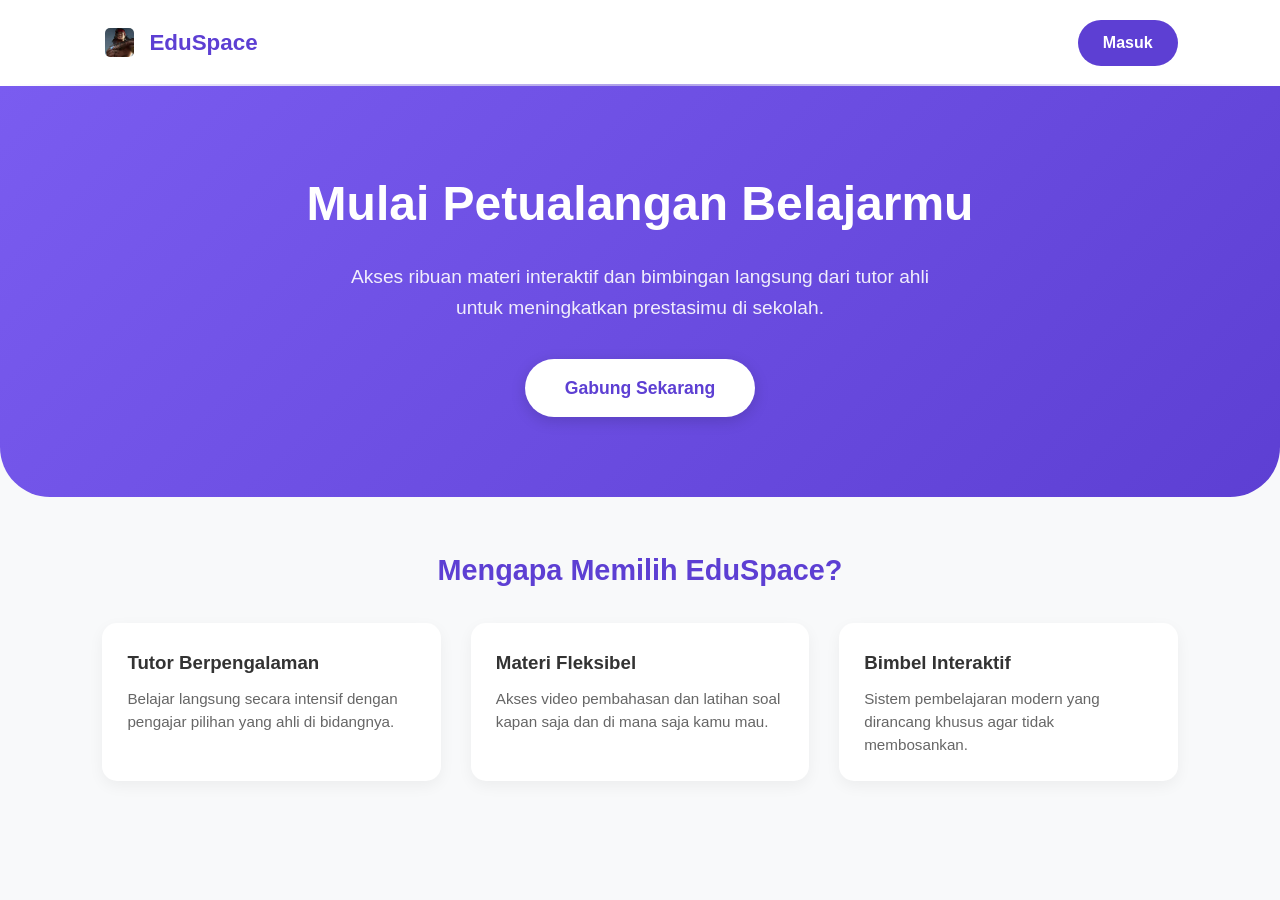
==== commit 03d1a638: "bikin class baru buat logo" ====
--- a/index.html
+++ b/index.html
@@ -15,7 +15,7 @@
     <nav class="landing-nav animate-slide-from-nav">
         <a href="index.html" class="landing-logo">
             <img src="logo.jpeg" alt="Logo" class="logo-img"> 
-            EduSpace
+            <span class="logo-text">EduSpace</span>
         </a>
         <a href="login.html" class="btn-login-landing">Masuk</a>
     </nav>
--- a/style.css
+++ b/style.css
@@ -1,6 +1,3 @@
-/* ==========================================
-    GLOBAL RESET & VARIABLES
-   ========================================== */
 * {
     margin: 0;
     padding: 0;
@@ -29,9 +26,7 @@
     overflow-x: hidden;
     background-color: #f8f9fa;
 }
-/* ==========================================
-    LOADING / BUFFERING SCREEN
-   ========================================== */
+
 #loader-wrapper {
     position: fixed;
     top: 0;
@@ -60,27 +55,39 @@
     100% { transform: rotate(360deg); }
 }
 
-/* ==========================================
-    LOGO PLACEHOLDER
-   ========================================== */
 .logo-img {
-    height: 30px;
-    width: auto;
+    height: 35px;
+    width: 35px;
     object-fit: contain;
-    /* Jika belum punya gambar, ini akan memberi kotak abu-abu sebagai penanda */
-    background-color: #ddd; 
-    border-radius: 5px;
-}
-
-/* ==========================================
-    ANIMATIONS: FADE IN DOWN (Top Navbar & Banner)
-   ========================================== */
+    border-radius: 8px;    
+    padding: 3px;          
+    background-color: #ffffff; 
+    max-width: 100%;
+    display: inline-block;
+    vertical-align: middle;
+}
+
+.logo-text {
+    font-size: 1.4rem;
+    font-weight: 700;
+    color: #5d3fd3;
+    margin-left: 2px;
+    text-decoration: none;
+}
+
+.landing-logo {
+    font-size: 24px;
+    font-weight: bold;
+    color: #5d3fd3;
+    display: flex;
+    align-items: center;
+    gap: 10px;
+    text-decoration: none; 
+}
 
 .animate-slide-from-nav {
     opacity: 0;
-    /* Mulai dari sumbu Y negatif (tertutup oleh navbar di atasnya) */
-    transform: translateY(-80px); 
-    /* Menggunakan cubic-bezier agar animasi terasa mulus (cepat di awal, melambat di akhir) */
+    transform: translateY(-80px);
     animation: slideFromNav 0.8s cubic-bezier(0.25, 1, 0.5, 1) forwards;
 }
 
@@ -97,7 +104,7 @@
 }
 
 .hero-delay {
-    animation-delay: 0.3s; /* Menunda banner agar nav muncul lebih dulu */
+    animation-delay: 0.3s;
 }
 
 @keyframes fadeInDown {
@@ -107,9 +114,6 @@
     }
 }
 
-/* ==========================================
-    ANIMATIONS: FADE IN UP (Features & Cards)
-   ========================================== */
 .animate-fade-up {
     opacity: 0;
     transform: translateY(30px);
@@ -121,24 +125,17 @@
     transform: translateY(0);
 }
 
-/* Urutan Koreografi Delay */
 .delay-title { transition-delay: 0s; }
-.delay-middle { transition-delay: 0.2s; } /* Tengah muncul pertama dari card */
-.delay-left { transition-delay: 0.4s; }   /* Kiri muncul kedua */
-.delay-right { transition-delay: 0.6s; }  /* Kanan muncul terakhir */
-
-/* ==========================================
-    LANDING PAGE STYLES (index.html)
-   ========================================== */
+.delay-middle { transition-delay: 0.2s; }
+.delay-left { transition-delay: 0.4s; }
+.delay-right { transition-delay: 0.6s; }
+
 .landing-nav {
     display: flex;
     justify-content: space-between;
     align-items: center;
     padding: 20px 8%;
-    /* Gunakan background putih solid agar banner di bawahnya tidak tembus pandang saat animasi */
     background-color: #ffffff; 
-    
-    /* Membuat Navbar Sticky & Layer Paling Atas */
     position: sticky;
     top: 0;
     z-index: 1000; 
@@ -151,18 +148,7 @@
     left: 0;
     width: 100%;
     height: 1.5px;
-    /* Memudar di 0% (kiri) & 100% (kanan), warna terlihat di 50% (tengah) */
     background: linear-gradient(90deg, rgba(93,63,211,0) 0%, rgba(93,63,211,0.5) 50%, rgba(93,63,211,0) 100%);
-}
-
-.landing-logo {
-    font-size: 24px;
-    font-weight: bold;
-    color: #5d3fd3;
-    display: flex;
-    align-items: center;
-    gap: 10px;
-    text-decoration: none;
 }
 
 .btn-login-landing {
@@ -186,8 +172,6 @@
     padding: 80px 20px;
     border-bottom-left-radius: 50px;
     border-bottom-right-radius: 50px;
-    
-    /* Layer Banner tepat di bawah Navbar (10 < 1000) */
     position: relative;
     z-index: 10; 
 }
@@ -261,10 +245,8 @@
     line-height: 1.5;
 }
 
-
-/* ==========================================
-   LOGIN PAGE STYLES (login.html)
-   ========================================== */
+/* login.html */
+
 body.login-page-body {
     background: linear-gradient(135deg, #f3f0ff, #e8e2ff);
     height: 100vh;
@@ -360,9 +342,7 @@
 }
 
 
-/* ==========================================
-   MAIN DASHBOARD STYLES (main.html)
-   ========================================== */
+/* main.html */
 .navbar {
     position: fixed;
     top: 0;
@@ -1136,9 +1116,6 @@
     color: var(--gray);
 }
 
-/* ==========================================
-    RESPONSIVE LAYOUT MEDIA QUERIES
-   ========================================== */
 @media (max-width: 992px) {
     .about-container, .contact-container { grid-template-columns: 1fr; }
     .about-image { order: -1; }
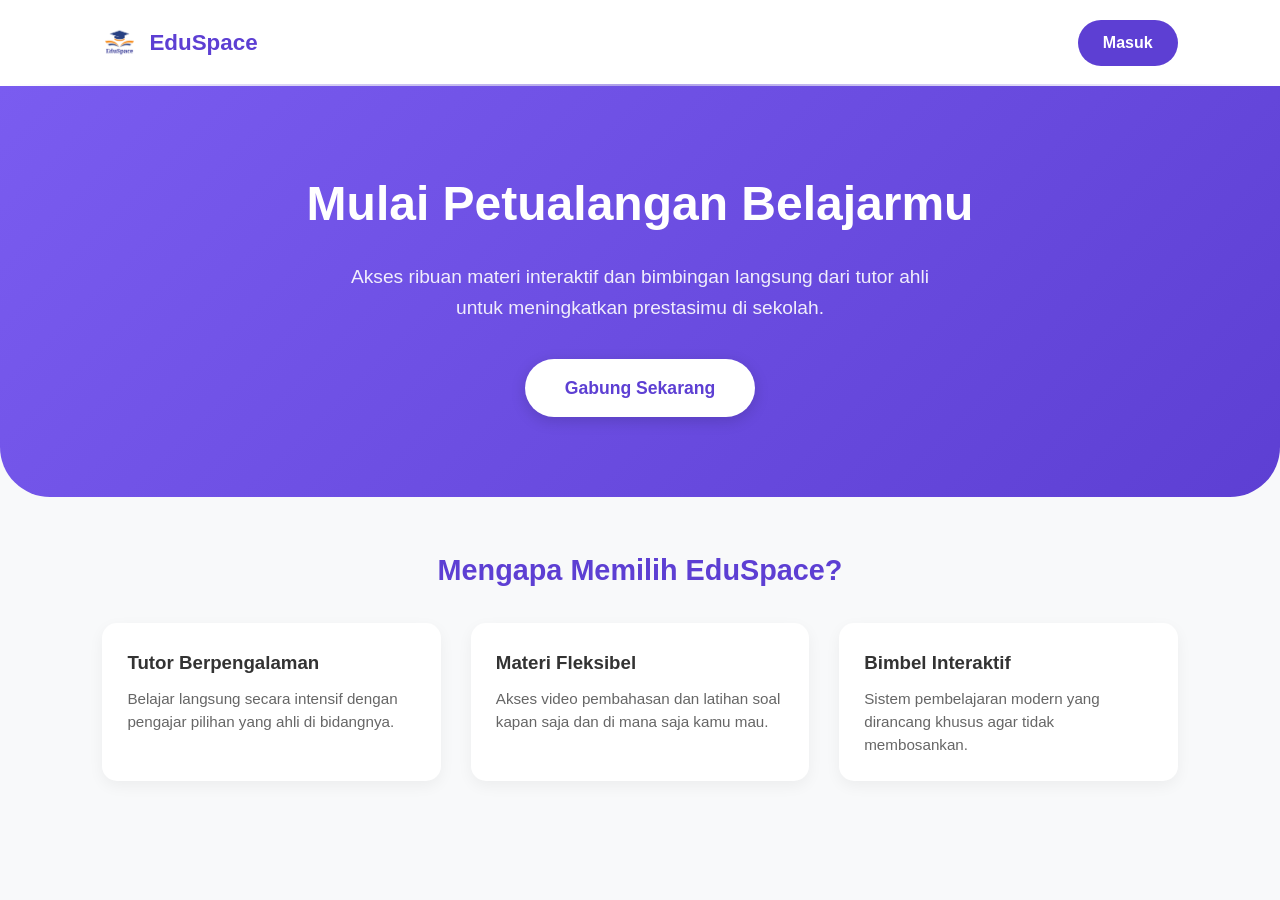
==== commit cc878c5d: "ganti logo" ====
--- a/index.html
+++ b/index.html
@@ -14,7 +14,7 @@
 
     <nav class="landing-nav animate-slide-from-nav">
         <a href="index.html" class="landing-logo">
-            <img src="logo.jpeg" alt="Logo" class="logo-img"> 
+            <img src="logo.png" class="logo-img"> 
             <span class="logo-text">EduSpace</span>
         </a>
         <a href="login.html" class="btn-login-landing">Masuk</a>
--- a/style.css
+++ b/style.css
@@ -59,7 +59,6 @@
     height: 35px;
     width: 35px;
     object-fit: contain;
-    border-radius: 8px;    
     padding: 3px;          
     background-color: #ffffff; 
     max-width: 100%;
